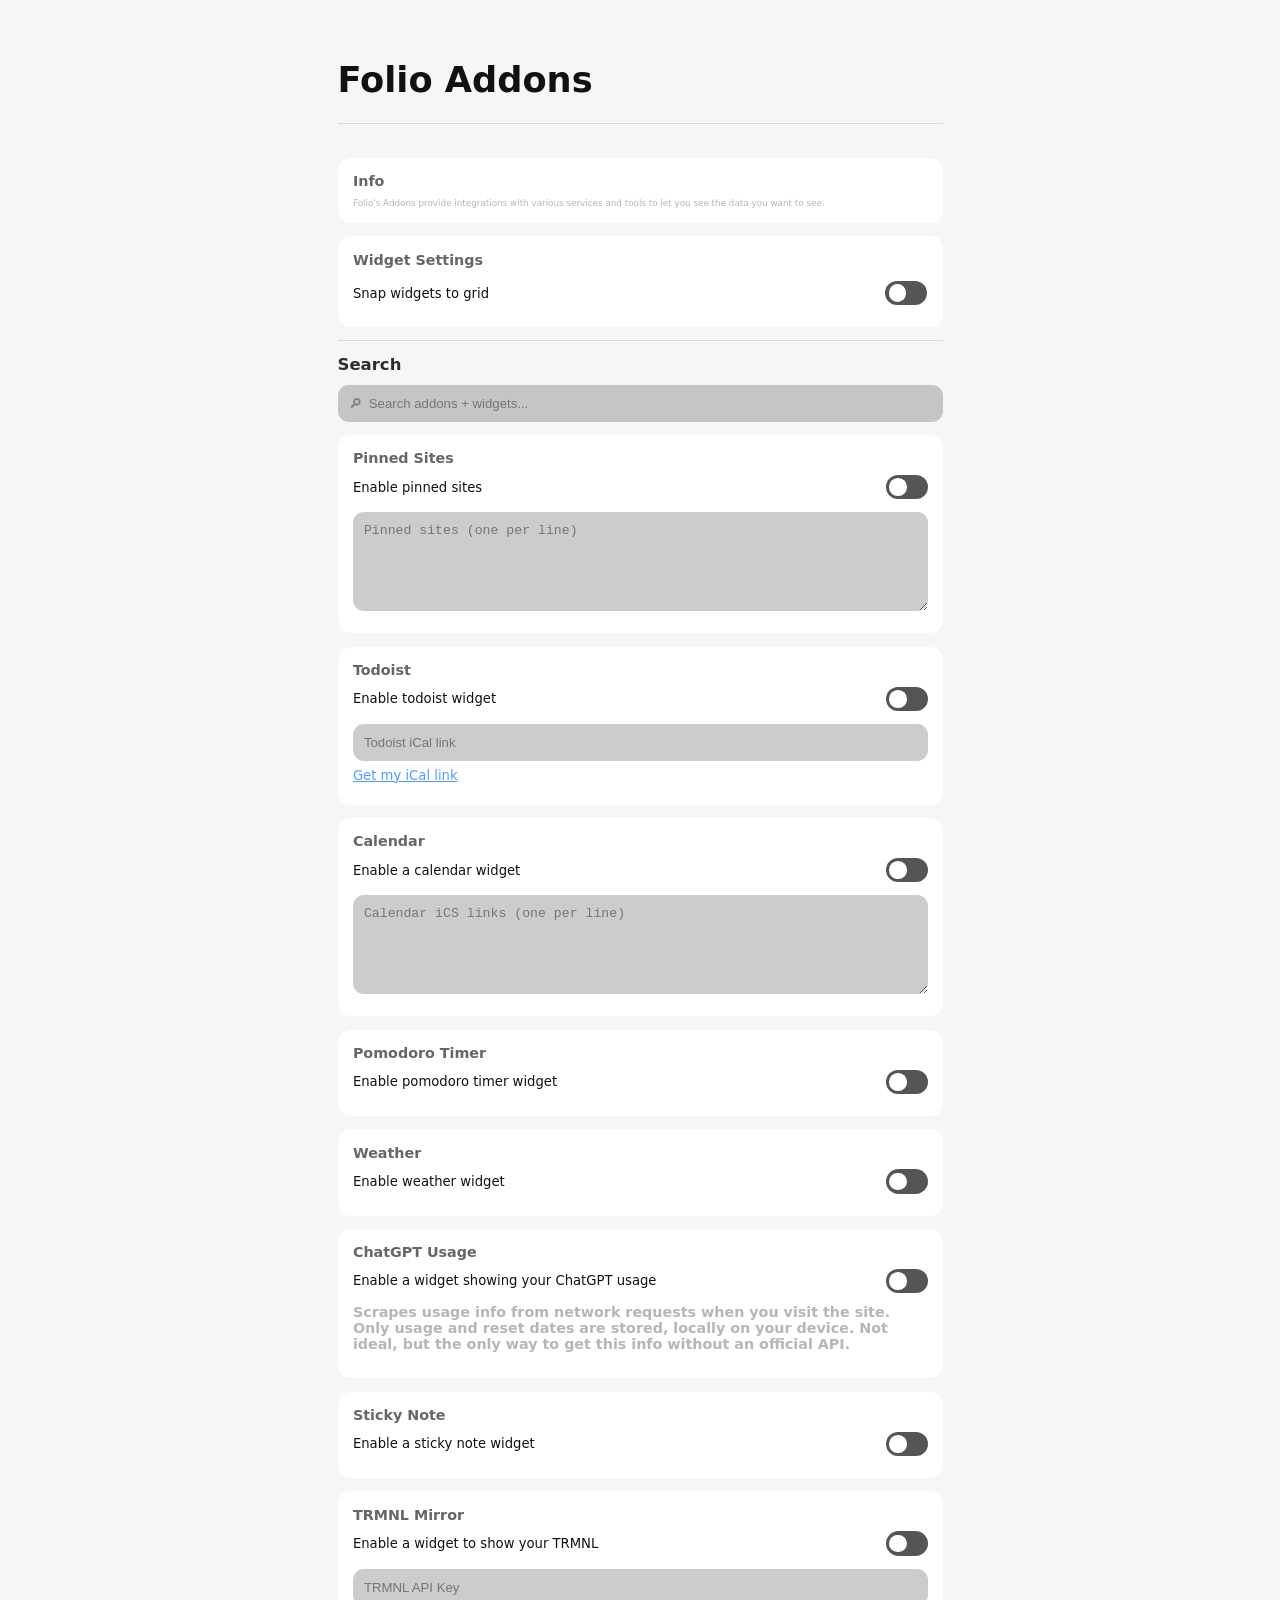
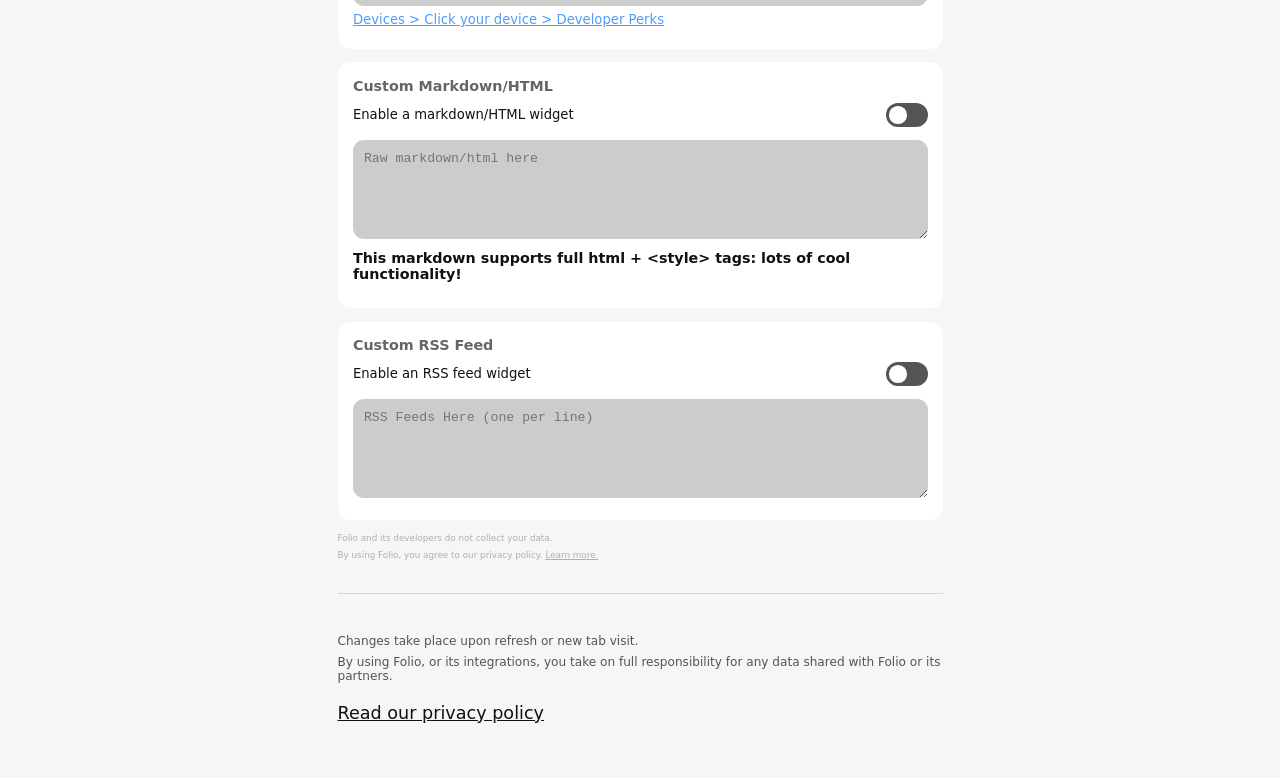
==== addons.html @ 3fffbbe0 "Seperate addons into new, seperate tab" ====
<!DOCTYPE html>
<html lang="en">

<head>
  <meta charset="UTF-8" />
  <meta name="viewport" content="width=device-width, initial-scale=1.0" />
  <title>Folio: Addons</title>

  <link rel="stylesheet" href="styleVars.css">
  <style>
    body {
      margin: 0 auto;
      min-height: 100vh;
      font-family: system-ui, sans-serif;
      width: min(75%, 750px);
      max-width: 100%;
      padding: 16px;
      background: var(--bg);
      color: var(--text);

      overflow-y: auto;
      scrollbar-width: thin;
      scrollbar-color: rgba(255, 255, 255, 0.12) transparent;

    }

    body.light {
      scrollbar-color: rgba(0, 0, 0, 0.15) transparent;
    }



    hr {
      border: none;
      height: 1px;
      background: rgba(255, 255, 255, 0.12);
      margin: 12px 0;
    }

    body.light hr {
      background: rgba(0, 0, 0, 0.12);
    }








    .card, #addon-item {
      background: var(--card);
      border-radius: 12px;
      padding: 14px;
      margin-bottom: 12px;
      width: 95%;
    }

    .title {
      font-size: 13px;
      font-weight: 700;
      margin-bottom: 8px;
      color: var(--muted);
    }

    .title-2 {
      font-size: 15px;
      font-weight: 700;
      margin-bottom: 8px;
      color: var(--muted2);
    }

    textarea {
      width: 100%;
      height: 90px;
      resize: both;
      border-radius: 10px;
      border: none;
      outline: none;
      padding: 10px;
      background: rgba(0, 0, 0, 0.2);
      color: var(--text);
      font-size: 12px;
      box-sizing: border-box;

      /* Hide the native resize corner */
      scrollbar-gutter: stable;
    }





    button {
      width: 100%;
      margin-top: 8px;
      padding: 8px;
      border-radius: 10px;
      border: none;
      background: var(--accent);
      color: white;
      font-weight: 600;
      cursor: pointer;
      opacity: 1;
      transition: 0.2s ease;
    }

    button:hover {
      opacity: 0.8;
    }

    .hint {
      font-size: 11px;
      opacity: 0.7;
      margin-top: 6px;
    }

    body::-webkit-scrollbar {
      width: 6px;
    }

    body::-webkit-scrollbar-track {
      background: transparent;
    }

    body::-webkit-scrollbar-thumb {
      background: rgba(255, 255, 255, 0.12);
      border-radius: 10px;
    }

    body.light::-webkit-scrollbar-thumb {
      background: rgba(0, 0, 0, 0.15);
    }

    body::-webkit-scrollbar-thumb:hover {
      background: rgba(255, 255, 255, 0.2);
    }

    body.light::-webkit-scrollbar-thumb:hover {
      background: rgba(0, 0, 0, 0.25);
    }


    .info {
      font-size: 8px;
      opacity: 0.3;
      margin-top: 6px;
    }

    .row {
      display: flex;
      justify-content: space-between;
      align-items: center;
      font-size: 12px;
      margin: 6px 0;
    }

    .switch {
      position: relative;
      width: 38px;
      height: 22px;
    }

    .switch input {
      opacity: 0;
      width: 0;
      height: 0;
    }

    .slider {
      position: absolute;
      cursor: pointer;
      inset: 0;
      background-color: #555;
      transition: .2s;
      border-radius: 999px;
    }

    .slider:before {
      position: absolute;
      content: "";
      height: 16px;
      width: 16px;
      left: 3px;
      top: 3px;
      background-color: white;
      transition: .2s;
      border-radius: 50%;
    }

    input:checked+.slider {
      background-color: var(--accent);
    }

    input:checked+.slider:before {
      transform: translateX(16px);
    }

    /* Advanced dropdown */
    details {
      background: var(--card);
      border-radius: 12px;
      padding: 10px;
      margin-bottom: 10px;
    }

    summary {
      cursor: pointer;
      font-size: 13px;
      font-weight: 700;
      color: var(--accent);
      list-style: none;
    }

    summary::-webkit-details-marker {
      display: none;
    }






    .card,
    details {
      width: 100%;
      margin: 0 auto 12px auto;
      box-sizing: border-box;
    }






    /* NEW: Upload button styling */
    .upload-btn {
      display: inline-flex;
      width: calc(100%);
      /* respects card padding visually */
      margin: 0 auto 10px auto;
      padding: 10px;
      border-radius: 10px;
      background: rgba(79, 156, 255, 0.15);
      border: 1px solid rgba(79, 156, 255, 0.4);
      color: var(--text);
      font-size: 12px;
      font-weight: 600;
      text-align: center;
      cursor: pointer;
      justify-content: center;
      align-items: center;
      box-sizing: border-box;
    }

    .upload-btn input {
      display: none;
    }

    .mini {
      font-size: 11px;
      opacity: 0.7;
      margin-top: 6px;
    }


    .row:has(#enterToggle) {
      display: none;
    }





    a,
    a:visited,
    a:hover,
    a:active {
      color: inherit;
    }




    .chevron {
      width: 10px;
      height: 10px;
      transition: transform 0.2s ease;
      opacity: 0.7;
    }

    details[open] .chevron {
      transform: rotate(180deg);
    }






  </style>
</head>

<body>

  <h1>Folio Addons</h1>
  <hr>
  <br>



  <div class="card">
    <div class="title">Info</div>



    <div class="info">Folio's Addons provide integrations with various services and tools to let you see the data you want to see.</div>




  </div>







  <div class="card">
    <div class="title">Widget Settings</div>




    <div class="row" style="margin-top:12px;">
      <span>Snap widgets to grid</span>
      <label class="switch">
        <input type="checkbox" id="widgetGridSnapToggle">
        <span class="slider"></span>
      </label>
    </div>


  </div>



    


    <hr>
    <div class="title-2">Search</div>


    <div class="details-content">

      <div style="margin-top:10px;">
        <input type="text" id="widgetSearch" placeholder="🔎︎  Search addons + widgets..." style="
      width: 100%;
      padding: 10px;
      border-radius: 10px;
      border: none;
      outline: none;
      background: rgba(0,0,0,0.2);
      color: var(--text);
      font-size: 12px;
      box-sizing: border-box;
    ">
      </div>




      <div id="widgetSettingsContainer" style="margin-top:12px;"></div>




      
      <div class="info" style="margin-top:12px;">Folio and its developers do not collect your data.</div>
      <div class="info">By using Folio, you agree to our privacy policy. <a
          href="https://mcv-s.github.io/folio/privacy.html" target="_blank" rel="noopener noreferrer">Learn more.</a>
      </div>

    </div>






















  <br>
  <hr><br>

  <div class="hint">Changes take place upon refresh or new tab visit.</div>

  <div class="hint">By using Folio, or its integrations, you take on full responsibility for any data shared with Folio
    or its partners.</div>

  <br><a href="https://mcv-s.github.io/folio/privacy.html" target="_blank" rel="noopener noreferrer">Read our privacy
    policy</a>

  <br><br>

  <script src="storage.js"></script>
  <script src="addons.js"></script>

</body>

</html>
---- styleVars.css ----
:root {
  --bg: #1e1e1e;
  --card: #2a2a2a;
  --text: #ffffff;
  --muted: #a0a0a0;
  --muted2: #cfcfcf;
  --accent: #4f9cff;
  --border: rgba(255, 255, 255, .08);
  --button-hover-1: #555;
}

@media (prefers-color-scheme: light) {
  :root {
    --bg: #f6f6f6;
    --card: #ffffff;
    --text: #111111;
    --muted: #666;
    --muted2: #2e2d2d;
    --accent: #4f9cff;
    --border: rgba(0, 0, 0, .08);
    --button-hover-1: #e0e0e0;
  }
}
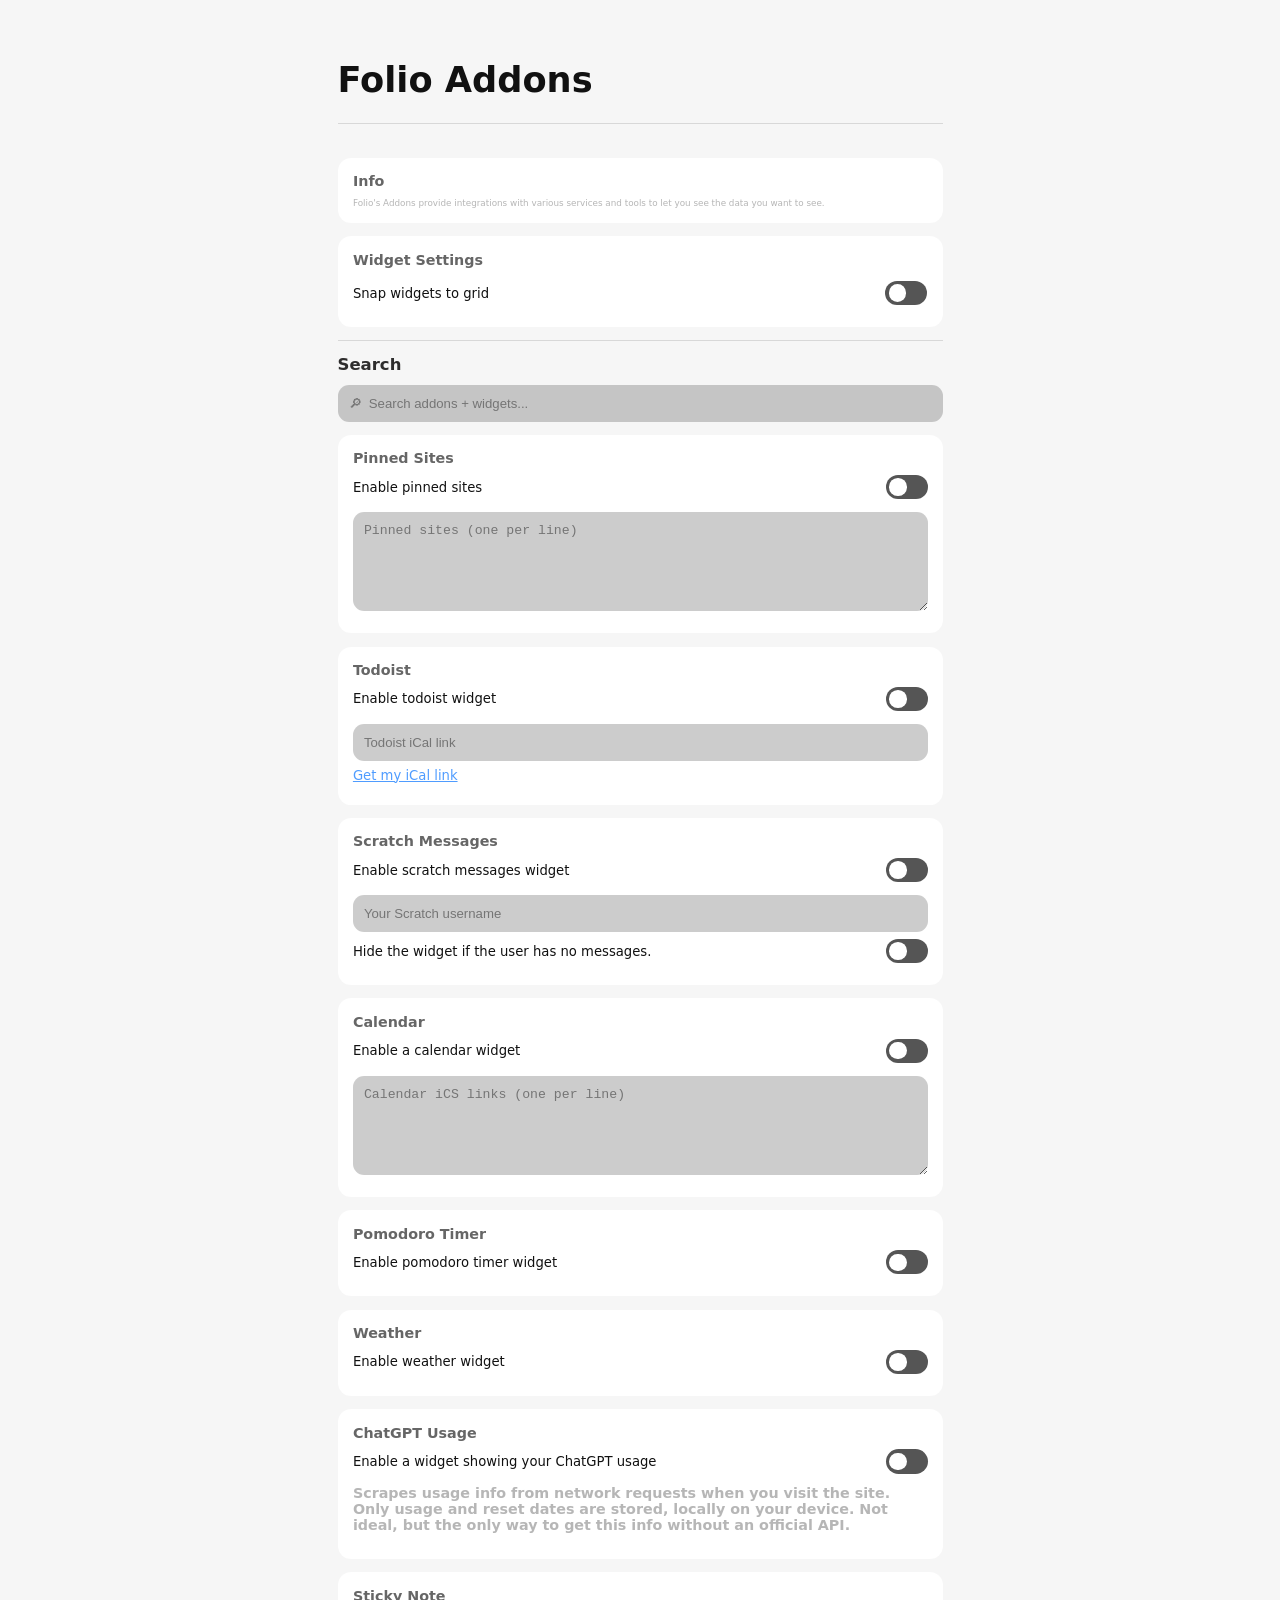
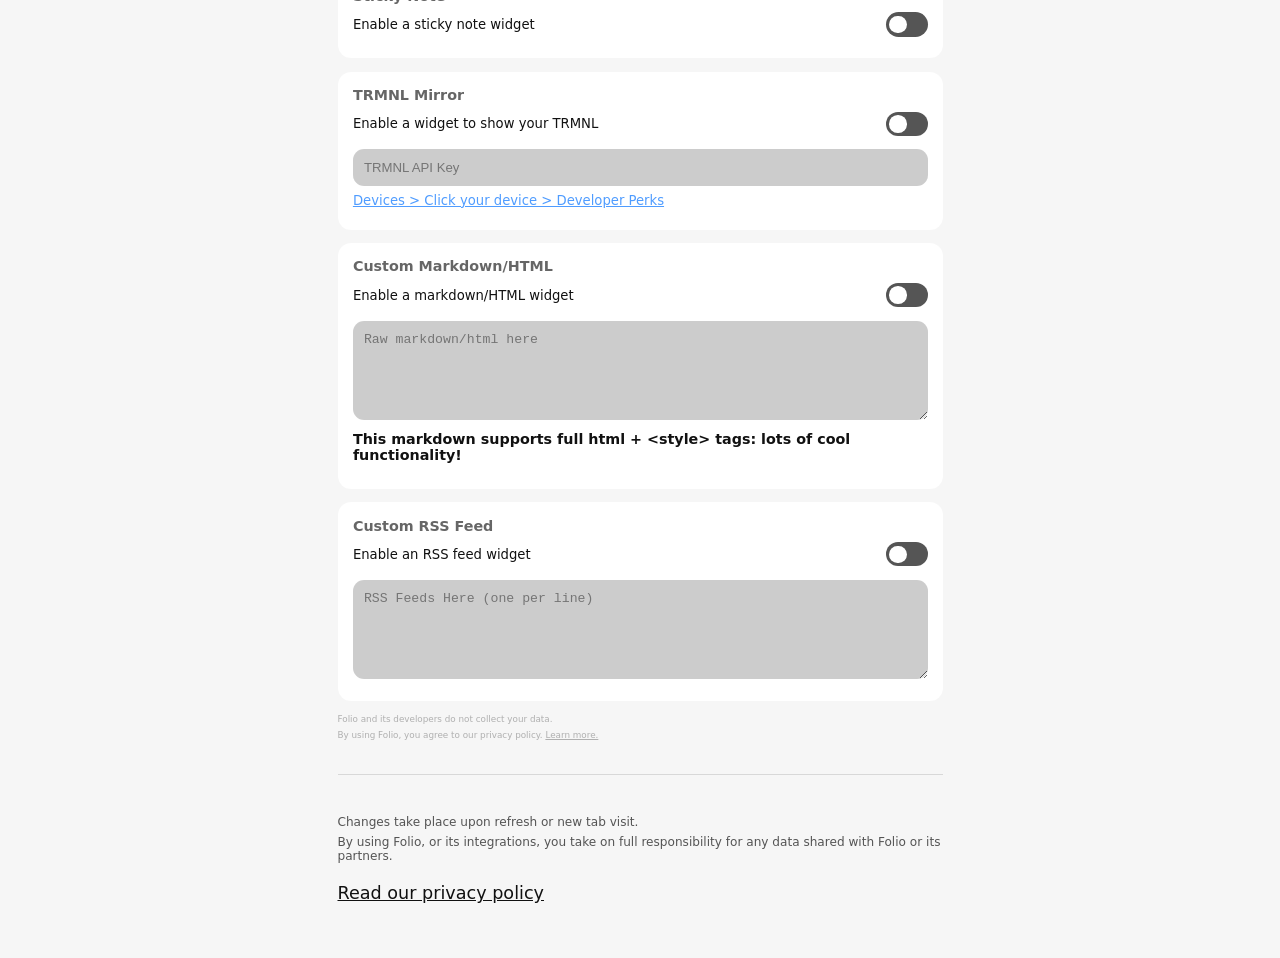
==== commit 562ed724: "Add scratch messages widget" ====
--- a/addons.html
+++ b/addons.html
@@ -301,6 +301,8 @@
   </style>
 </head>
 
+
+
 <body>
 
   <h1>Folio Addons</h1>
